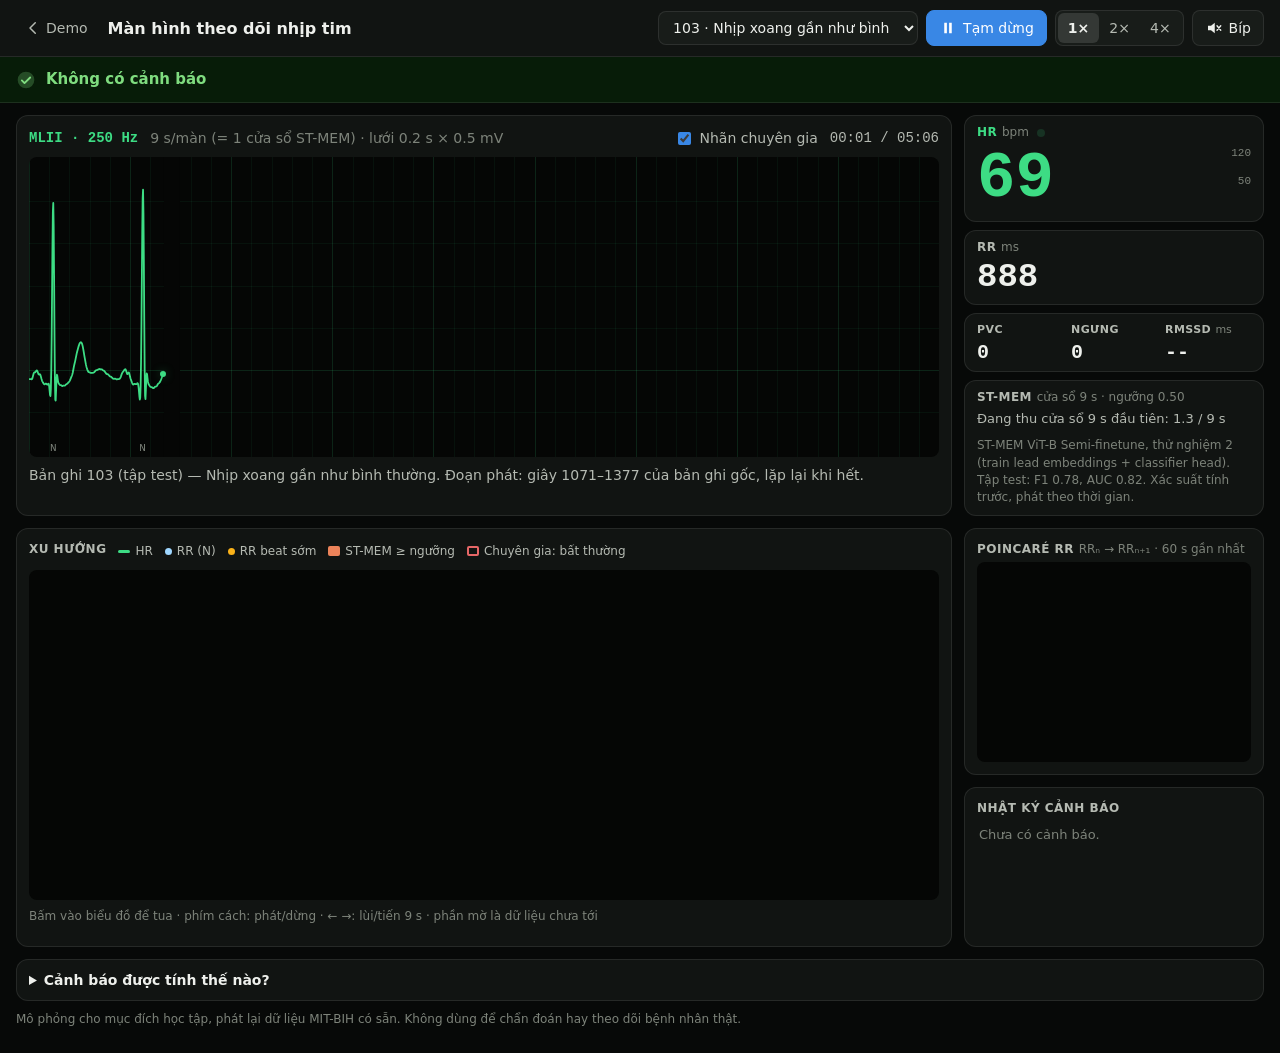
==== demo/monitor.html @ 0703ebbc "Add static web demo, ECG monitor page and ST-MEM semi-finetune re-run - demo/index.html: seven-secti" ====
<!doctype html>
<html lang="vi">
<head>
  <meta charset="utf-8">
  <meta name="viewport" content="width=device-width, initial-scale=1">
  <title>ECG Monitor</title>
  <meta name="description" content="Màn hình theo dõi nhịp tim mô phỏng: phát lại ECG MIT-BIH như thời gian thực, xu hướng HR/RR, cảnh báo theo luật nhịp và theo mô hình ST-MEM.">
  <link rel="stylesheet" href="monitor.css">
</head>
<body>
  <header class="m-top">
    <a class="m-back" href="index.html" aria-label="Về trang demo">
      <svg viewBox="0 0 24 24" width="18" height="18" aria-hidden="true"><path d="M15 5l-7 7 7 7" fill="none" stroke="currentColor" stroke-width="2" stroke-linecap="round" stroke-linejoin="round"/></svg>
      <span>Demo</span>
    </a>
    <h1 class="m-title">Màn hình theo dõi nhịp tim</h1>
    <div class="m-controls">
      <label class="m-field">
        <span class="sr-only">Bản ghi</span>
        <select id="m-record" aria-label="Chọn bản ghi"></select>
      </label>
      <button id="m-play" class="m-btn m-btn-primary" type="button" aria-label="Tạm dừng (phím cách)">
        <svg id="m-play-icon" viewBox="0 0 24 24" width="18" height="18" aria-hidden="true"></svg>
        <span id="m-play-text">Tạm dừng</span>
      </button>
      <div class="m-seg" id="m-speed" role="group" aria-label="Tốc độ phát"></div>
      <button id="m-beep" class="m-btn" type="button" aria-pressed="false" title="Tiếng bíp mỗi nhịp">
        <svg viewBox="0 0 24 24" width="18" height="18" aria-hidden="true"><path d="M4 9v6h4l5 4V5L8 9H4z" fill="currentColor"/><path id="m-beep-wave" d="M16 8.5a5 5 0 0 1 0 7M18.5 6a8.5 8.5 0 0 1 0 12" fill="none" stroke="currentColor" stroke-width="1.8" stroke-linecap="round"/><path id="m-beep-off" d="M16 9l5 6M21 9l-5 6" fill="none" stroke="currentColor" stroke-width="1.8" stroke-linecap="round"/></svg>
        <span>Bíp</span>
      </button>
    </div>
  </header>

  <div id="m-banner" class="m-banner is-ok" role="alert" aria-live="assertive">
    <span class="m-banner-icon" aria-hidden="true"></span>
    <span class="m-banner-text">Đang khởi động…</span>
    <span class="m-banner-more"></span>
  </div>

  <main class="m-main">
    <!-- Hàng 1: sóng ECG 9 s + số liệu -->
    <section class="m-screen" aria-label="Sóng ECG">
      <div class="m-screen-head">
        <span class="m-lead" id="m-lead">ECG</span>
        <span class="m-dim" id="m-scale">9 s/màn</span>
        <span class="m-spacer"></span>
        <label class="m-check"><input type="checkbox" id="m-show-ann" checked> Nhãn chuyên gia</label>
        <span class="m-clock" id="m-clock">00:00 / 00:00</span>
      </div>
      <div class="m-canvas-wrap"><canvas id="m-canvas" aria-label="Sóng ECG đang chạy, mỗi màn 9 giây"></canvas></div>
      <p class="m-record-desc" id="m-desc"></p>
    </section>

    <aside class="m-nums" aria-label="Số liệu hiện tại">
      <div class="m-num m-num-hr">
        <div class="m-num-label">HR <span class="m-dim">bpm</span><span class="m-beat" id="m-beat" aria-hidden="true"></span></div>
        <div id="m-hr" class="m-num-value">--</div>
        <div class="m-num-limits"><span>120</span><span>50</span></div>
      </div>
      <div class="m-num">
        <div class="m-num-label">RR <span class="m-dim">ms</span></div>
        <div id="m-rr" class="m-num-value m-num-sm">--</div>
      </div>
      <div class="m-num m-num-pair">
        <div><div class="m-num-label">PVC</div><div id="m-pvc" class="m-num-value m-num-xs">0</div></div>
        <div><div class="m-num-label">Ngưng</div><div id="m-pause" class="m-num-value m-num-xs">0</div></div>
        <div><div class="m-num-label">RMSSD <span class="m-dim">ms</span></div><div id="m-rmssd" class="m-num-value m-num-xs">--</div></div>
      </div>
      <div class="m-num m-model">
        <div class="m-num-label">ST-MEM <span class="m-dim" id="m-model-sub">cửa sổ 9 s</span></div>
        <div id="m-model-body"></div>
      </div>
    </aside>

    <!-- Hàng 2: xu hướng theo thời gian (chung trục) + nhật ký -->
    <section class="m-trends" aria-label="Xu hướng HR, RR và ST-MEM">
      <div class="m-screen-head">
        <span class="m-panel-label">Xu hướng</span>
        <span class="m-legend">
          <span><i class="lg lg-hr"></i>HR</span>
          <span><i class="lg lg-rr"></i>RR (N)</span>
          <span><i class="lg lg-pvc"></i>RR beat sớm</span>
          <span><i class="lg lg-p"></i>ST-MEM ≥ ngưỡng</span>
          <span><i class="lg lg-t"></i>Chuyên gia: bất thường</span>
        </span>
      </div>
      <div class="m-trend-wrap" id="m-trend-wrap" role="slider" tabindex="0" aria-label="Vị trí phát — bấm vào biểu đồ để tua" aria-valuemin="0">
        <canvas id="m-trend"></canvas>
      </div>
      <p class="m-dim m-hint">Bấm vào biểu đồ để tua · phím cách: phát/dừng · ← →: lùi/tiến 9 s · phần mờ là dữ liệu chưa tới</p>
    </section>

    <aside class="m-side2">
      <div class="m-panel">
        <div class="m-panel-label">Poincaré RR <span class="m-dim">RRₙ → RRₙ₊₁ · 60 s gần nhất</span></div>
        <div class="m-poin-wrap"><canvas id="m-poincare" aria-label="Biểu đồ Poincaré của khoảng RR"></canvas></div>
      </div>
      <div class="m-panel m-log-panel">
        <div class="m-panel-label">Nhật ký cảnh báo <span class="m-dim" id="m-log-count"></span></div>
        <ol id="m-log" class="m-log"></ol>
      </div>
    </aside>

    <section class="m-about">
      <details>
        <summary>Cảnh báo được tính thế nào?</summary>
        <div id="m-rules"></div>
      </details>
      <p class="m-disclaimer">Mô phỏng cho mục đích học tập, phát lại dữ liệu MIT-BIH có sẵn. Không dùng để chẩn đoán hay theo dõi bệnh nhân thật.</p>
    </section>
  </main>

  <script src="data/monitor_data.js"></script>
  <script src="monitor.js"></script>
</body>
</html>
---- demo/monitor.css ----
/* Màn hình theo dõi — luôn tông tối kiểu monitor đầu giường */
:root {
  color-scheme: dark;
  --page: #070908;
  --panel: #111412;
  --panel-2: #181c19;
  --line: rgba(255, 255, 255, 0.09);
  --ink: #eef0ec;
  --ink-2: #b5bab2;
  --muted: #7d837a;
  --trace: #3ddc84;          /* sóng ECG */
  --trace-glow: rgba(61, 220, 132, 0.35);
  --grid-minor: rgba(61, 220, 132, 0.06);
  --grid-major: rgba(61, 220, 132, 0.14);
  --hr: #3ddc84;
  --accent: #3987e5;

  --good: #0ca30c;
  --warning: #fab219;
  --serious: #ec835a;
  --critical: #e66767;

  --radius: 12px;
  --font: system-ui, -apple-system, "Segoe UI", Roboto, "Helvetica Neue", Arial, sans-serif;
  --mono: ui-monospace, "Cascadia Code", "Segoe UI Mono", Consolas, monospace;
}

* { box-sizing: border-box; }
html, body { margin: 0; }
body {
  background: var(--page);
  color: var(--ink);
  font: 14px/1.45 var(--font);
  min-height: 100vh;
}
.sr-only { position: absolute; width: 1px; height: 1px; overflow: hidden; clip: rect(0 0 0 0); white-space: nowrap; }
.m-dim { color: var(--muted); font-weight: 400; }
.m-spacer { flex: 1; }

/* ---- Thanh trên ---- */
.m-top {
  display: flex; align-items: center; gap: 12px; flex-wrap: wrap;
  padding: 10px 16px; border-bottom: 1px solid var(--line); background: var(--panel);
}
.m-back {
  display: inline-flex; align-items: center; gap: 4px; color: var(--ink-2); text-decoration: none;
  padding: 6px 8px; border-radius: 8px;
}
.m-back:hover { background: var(--panel-2); color: var(--ink); }
.m-title { font-size: 16px; font-weight: 600; margin: 0; flex: 1; min-width: 180px; }
.m-controls { display: flex; align-items: center; gap: 8px; flex-wrap: wrap; }
.m-field select {
  background: var(--panel-2); color: var(--ink); border: 1px solid var(--line); border-radius: 8px;
  padding: 7px 10px; font: inherit; max-width: 260px;
}
.m-btn {
  display: inline-flex; align-items: center; gap: 6px; font: inherit; color: var(--ink);
  background: var(--panel-2); border: 1px solid var(--line); border-radius: 8px; padding: 7px 12px; cursor: pointer;
}
.m-btn:hover { border-color: rgba(255, 255, 255, 0.25); }
.m-btn:focus-visible, .m-seg button:focus-visible, .m-timeline:focus-visible, select:focus-visible {
  outline: 2px solid var(--accent); outline-offset: 2px;
}
.m-btn-primary { background: var(--accent); border-color: var(--accent); color: #fff; min-width: 116px; justify-content: center; }
.m-btn[aria-pressed="true"] { border-color: var(--trace); color: var(--trace); }
.m-btn[aria-pressed="true"] #m-beep-off { display: none; }
.m-btn[aria-pressed="false"] #m-beep-wave { display: none; }
.m-seg { display: inline-flex; background: var(--panel-2); border: 1px solid var(--line); border-radius: 8px; padding: 2px; }
.m-seg button {
  font: inherit; color: var(--ink-2); background: none; border: 0; border-radius: 6px; padding: 5px 10px; cursor: pointer;
}
.m-seg button[aria-pressed="true"] { background: rgba(255, 255, 255, 0.12); color: var(--ink); font-weight: 600; }

/* ---- Băng cảnh báo ---- */
.m-banner {
  display: flex; align-items: center; gap: 10px; padding: 10px 16px; font-weight: 600; font-size: 15px;
  border-bottom: 1px solid var(--line); min-height: 46px; transition: background-color .2s;
}
.m-banner-icon { width: 20px; height: 20px; flex: none; display: inline-grid; place-items: center; }
.m-banner-icon svg { width: 20px; height: 20px; }
.m-banner-more { margin-left: auto; font-weight: 400; color: inherit; opacity: .85; font-size: 13px; }
.m-banner.is-ok { background: rgba(12, 163, 12, 0.12); color: #7fdc7f; }
.m-banner.is-warning { background: rgba(250, 178, 25, 0.16); color: #ffd37a; }
.m-banner.is-serious { background: rgba(236, 131, 90, 0.20); color: #ffb899; }
.m-banner.is-critical { background: rgba(230, 103, 103, 0.28); color: #ffd0d0; animation: m-blink 1s steps(2, start) infinite; }
.m-banner.is-idle { background: var(--panel); color: var(--ink-2); }
@keyframes m-blink { 50% { background: rgba(230, 103, 103, 0.12); } }
@media (prefers-reduced-motion: reduce) { .m-banner.is-critical { animation: none; } }

/* ---- Bố cục ---- */
.m-main {
  display: grid; gap: 12px; padding: 12px 16px 24px;
  grid-template-columns: minmax(0, 1fr) 300px;
  grid-template-areas: "screen nums" "trends side2" "about about";
  max-width: 1440px; margin: 0 auto;
}
.m-screen { grid-area: screen; }
.m-nums { grid-area: nums; display: flex; flex-direction: column; gap: 8px; min-width: 0; }
.m-trends { grid-area: trends; }
.m-side2 { grid-area: side2; display: flex; flex-direction: column; gap: 12px; min-width: 0; }
.m-about { grid-area: about; }

.m-screen, .m-panel, .m-trends, .m-num {
  background: var(--panel); border: 1px solid var(--line); border-radius: var(--radius); padding: 12px;
}
.m-screen-head { display: flex; align-items: center; gap: 12px; flex-wrap: wrap; margin-bottom: 8px; }
.m-lead { font-weight: 600; color: var(--trace); font-family: var(--mono); }
.m-clock { font-family: var(--mono); color: var(--ink-2); font-variant-numeric: tabular-nums; }
.m-check { display: inline-flex; align-items: center; gap: 6px; color: var(--ink-2); cursor: pointer; }
.m-check input { accent-color: var(--accent); }
.m-canvas-wrap { position: relative; height: 300px; border-radius: 8px; overflow: hidden; background: #050605; }
.m-canvas-wrap canvas, .m-trend-wrap canvas, .m-poin-wrap canvas { display: block; width: 100%; height: 100%; }
.m-record-desc { margin: 8px 0 0; color: var(--ink-2); }

.m-panel-label, .m-num-label { font-size: 12px; font-weight: 600; letter-spacing: .04em; text-transform: uppercase; color: var(--ink-2); margin-bottom: 4px; }
.m-panel-label .m-dim, .m-num-label .m-dim { text-transform: none; letter-spacing: 0; }

/* Ô số liệu kiểu monitor */
.m-num { padding: 8px 12px; }
.m-num-hr { position: relative; }
.m-num-hr .m-num-label { color: var(--hr); }
.m-num-value {
  font-family: var(--mono); font-size: 64px; line-height: 1.05; font-weight: 600; color: var(--hr);
  font-variant-numeric: tabular-nums;
}
.m-num-value.is-alarm { color: var(--critical); }
.m-num-sm { font-size: 34px; color: var(--ink); }
.m-num-xs { font-size: 20px; color: var(--ink); }
.m-num-limits { position: absolute; right: 12px; top: 30px; display: flex; flex-direction: column; gap: 12px; font-family: var(--mono); font-size: 11px; color: var(--muted); text-align: right; }
.m-num-pair { display: grid; grid-template-columns: repeat(3, 1fr); gap: 8px; }
.m-num-pair .m-num-label { font-size: 11px; }
.m-beat { display: inline-block; width: 8px; height: 8px; border-radius: 50%; margin-left: 8px; background: var(--hr); opacity: .15; vertical-align: middle; transition: opacity .15s; }
.m-beat.is-on { opacity: 1; transition: none; }
.m-beat.is-pvc { background: var(--warning); }

/* ST-MEM */
.m-verdict { display: flex; align-items: baseline; gap: 8px; font-size: 18px; font-weight: 600; margin: 2px 0 6px; }
.m-verdict small { font-size: 13px; font-weight: 400; color: var(--ink-2); }
.m-verdict.is-abn { color: var(--serious); }
.m-verdict.is-norm { color: #7fdc7f; }
.m-pbar { position: relative; height: 8px; border-radius: 4px; background: var(--panel-2); }
.m-pbar-fill { position: absolute; inset: 0 auto 0 0; border-radius: 4px; background: var(--muted); }
.m-pbar-fill.is-abn { background: var(--serious); }
.m-pbar-thr { position: absolute; top: -4px; bottom: -4px; width: 2px; background: var(--ink); }
.m-pbar-scale { display: flex; justify-content: space-between; font-size: 11px; color: var(--muted); margin-top: 4px; font-family: var(--mono); }
.m-truth { margin: 8px 0 0; font-size: 13px; color: var(--ink-2); }
.m-truth b { color: var(--ink); font-weight: 600; }
.m-agree { display: inline-flex; align-items: center; gap: 4px; font-size: 12px; padding: 1px 8px; border-radius: 999px; margin-left: 4px; }
.m-agree.is-yes { background: rgba(12, 163, 12, 0.18); color: #7fdc7f; }
.m-agree.is-no { background: rgba(230, 103, 103, 0.18); color: #ffb4b4; }
.m-progress { font-size: 13px; color: var(--ink-2); margin: 4px 0; }
.m-model-meta { font-size: 12px; color: var(--muted); margin: 8px 0 0; }

/* Xu hướng */
.m-trend-wrap { position: relative; height: 330px; cursor: crosshair; border-radius: 8px; background: #050605; }
.m-trend-wrap:focus-visible { outline: 2px solid var(--accent); outline-offset: 2px; }
.m-poin-wrap { position: relative; height: 200px; border-radius: 8px; background: #050605; }
.m-legend { display: flex; gap: 12px; flex-wrap: wrap; font-size: 12px; color: var(--ink-2); }
.m-legend span { display: inline-flex; align-items: center; gap: 5px; }
.lg { display: inline-block; width: 12px; height: 10px; border-radius: 2px; }
.lg-hr { height: 3px; background: var(--hr); }
.lg-rr { width: 7px; height: 7px; border-radius: 50%; background: #9fd7ff; }
.lg-pvc { width: 7px; height: 7px; border-radius: 50%; background: var(--warning); }
.lg-p { background: var(--serious); }
.lg-t { background: transparent; border: 2px solid var(--critical); }
.m-hint { font-size: 12px; margin: 8px 0 0; }

/* Nhật ký */
.m-log-panel { flex: 1; min-height: 160px; display: flex; flex-direction: column; }
.m-log { list-style: none; margin: 0; padding: 0; overflow-y: auto; max-height: 230px; flex: 1; }
.m-log li {
  display: grid; grid-template-columns: 44px 10px 1fr auto; align-items: center; gap: 8px;
  padding: 5px 2px; border-bottom: 1px solid var(--line); font-size: 13px;
}
.m-log li:last-child { border-bottom: 0; }
.m-log time { font-family: var(--mono); color: var(--muted); font-variant-numeric: tabular-nums; }
.m-log .dot { width: 8px; height: 8px; border-radius: 50%; }
.m-log .n { font-family: var(--mono); color: var(--ink-2); font-size: 12px; }
.m-log .is-end { color: var(--muted); }
.m-log li.m-log-empty { display: block; color: var(--muted); border: 0; }
.sev-warning { background: var(--warning); }
.sev-serious { background: var(--serious); }
.sev-critical { background: var(--critical); }
.sev-ok { background: var(--good); }

/* Giới thiệu luật */
.m-about details { background: var(--panel); border: 1px solid var(--line); border-radius: var(--radius); padding: 10px 12px; }
.m-about summary { cursor: pointer; font-weight: 600; }
.m-rules { list-style: none; padding: 0; margin: 10px 0 0; display: grid; gap: 8px; grid-template-columns: repeat(auto-fit, minmax(260px, 1fr)); }
.m-rules li { background: var(--panel-2); border-radius: 8px; padding: 8px 10px; font-size: 13px; color: var(--ink-2); }
.m-rules li b { display: flex; align-items: center; gap: 6px; color: var(--ink); margin-bottom: 2px; }
.m-rules .dot { width: 8px; height: 8px; border-radius: 50%; display: inline-block; }
.m-disclaimer { color: var(--muted); font-size: 12px; margin: 10px 0 0; }

/* ---- Màn hình hẹp ---- */
@media (max-width: 960px) {
  .m-main { grid-template-columns: minmax(0, 1fr); grid-template-areas: "screen" "nums" "trends" "side2" "about"; }
  .m-nums { display: grid; grid-template-columns: 1fr 1fr; }
  .m-num-pair, .m-model { grid-column: 1 / -1; }
}
@media (max-width: 600px) {
  .m-top { padding: 8px 16px; }
  .m-title { font-size: 15px; min-width: 0; }
  .m-controls { width: 100%; }
  .m-field { flex: 1 1 100%; }
  .m-field select { width: 100%; max-width: none; }
  .m-canvas-wrap { height: 220px; }
  .m-trend-wrap { height: 300px; }
  .m-num-value { font-size: 48px; }
  .m-num-sm { font-size: 28px; }
  .m-num-xs { font-size: 18px; }
  .m-banner { font-size: 14px; }
}
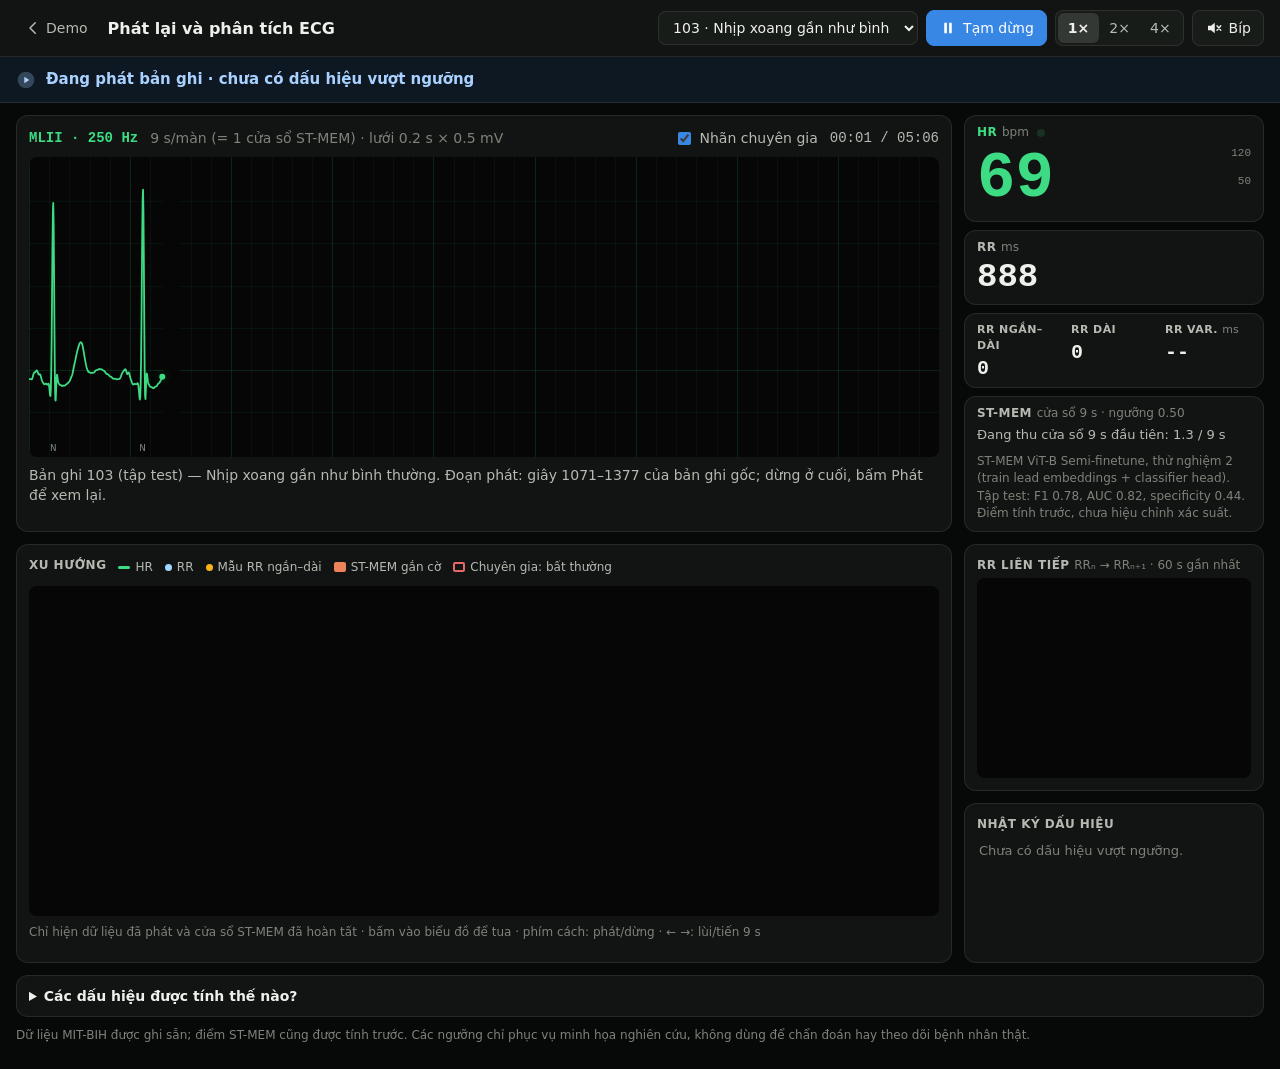
==== commit c171698c: "add report, xml" ====
--- a/demo/monitor.html
+++ b/demo/monitor.html
@@ -3,8 +3,8 @@
 <head>
   <meta charset="utf-8">
   <meta name="viewport" content="width=device-width, initial-scale=1">
-  <title>ECG Monitor</title>
-  <meta name="description" content="Màn hình theo dõi nhịp tim mô phỏng: phát lại ECG MIT-BIH như thời gian thực, xu hướng HR/RR, cảnh báo theo luật nhịp và theo mô hình ST-MEM.">
+  <title>Phát lại và phân tích ECG</title>
+  <meta name="description" content="Phát lại bản ghi MIT-BIH để xem sóng ECG, HR/RR, các dấu hiệu theo quy tắc và điểm ST-MEM đã tính trước.">
   <link rel="stylesheet" href="monitor.css">
 </head>
 <body>
@@ -13,7 +13,7 @@
       <svg viewBox="0 0 24 24" width="18" height="18" aria-hidden="true"><path d="M15 5l-7 7 7 7" fill="none" stroke="currentColor" stroke-width="2" stroke-linecap="round" stroke-linejoin="round"/></svg>
       <span>Demo</span>
     </a>
-    <h1 class="m-title">Màn hình theo dõi nhịp tim</h1>
+    <h1 class="m-title">Phát lại và phân tích ECG</h1>
     <div class="m-controls">
       <label class="m-field">
         <span class="sr-only">Bản ghi</span>
@@ -55,16 +55,16 @@
       <div class="m-num m-num-hr">
         <div class="m-num-label">HR <span class="m-dim">bpm</span><span class="m-beat" id="m-beat" aria-hidden="true"></span></div>
         <div id="m-hr" class="m-num-value">--</div>
-        <div class="m-num-limits"><span>120</span><span>50</span></div>
+        <div class="m-num-limits" title="Ngưỡng minh họa từ notebook, không phải giới hạn lâm sàng"><span>120</span><span>50</span></div>
       </div>
       <div class="m-num">
         <div class="m-num-label">RR <span class="m-dim">ms</span></div>
         <div id="m-rr" class="m-num-value m-num-sm">--</div>
       </div>
       <div class="m-num m-num-pair">
-        <div><div class="m-num-label">PVC</div><div id="m-pvc" class="m-num-value m-num-xs">0</div></div>
-        <div><div class="m-num-label">Ngưng</div><div id="m-pause" class="m-num-value m-num-xs">0</div></div>
-        <div><div class="m-num-label">RMSSD <span class="m-dim">ms</span></div><div id="m-rmssd" class="m-num-value m-num-xs">--</div></div>
+        <div><div class="m-num-label" title="Mẫu RR ngắn rồi dài; không xác nhận PVC">RR ngắn–dài</div><div id="m-pvc" class="m-num-value m-num-xs">0</div></div>
+        <div><div class="m-num-label" title="Khoảng RR dài, được ghi nhận khi nhịp tiếp theo xuất hiện">RR dài</div><div id="m-pause" class="m-num-value m-num-xs">0</div></div>
+        <div><div class="m-num-label" title="RMSSD tính trên 20 khoảng RR, gồm cả nhịp ngoại tâm thu; không phải HRV lâm sàng">RR var. <span class="m-dim">ms</span></div><div id="m-rmssd" class="m-num-value m-num-xs">--</div></div>
       </div>
       <div class="m-num m-model">
         <div class="m-num-label">ST-MEM <span class="m-dim" id="m-model-sub">cửa sổ 9 s</span></div>
@@ -78,35 +78,35 @@
         <span class="m-panel-label">Xu hướng</span>
         <span class="m-legend">
           <span><i class="lg lg-hr"></i>HR</span>
-          <span><i class="lg lg-rr"></i>RR (N)</span>
-          <span><i class="lg lg-pvc"></i>RR beat sớm</span>
-          <span><i class="lg lg-p"></i>ST-MEM ≥ ngưỡng</span>
+          <span><i class="lg lg-rr"></i>RR</span>
+          <span><i class="lg lg-pvc"></i>Mẫu RR ngắn–dài</span>
+          <span><i class="lg lg-p"></i>ST-MEM gắn cờ</span>
           <span><i class="lg lg-t"></i>Chuyên gia: bất thường</span>
         </span>
       </div>
       <div class="m-trend-wrap" id="m-trend-wrap" role="slider" tabindex="0" aria-label="Vị trí phát — bấm vào biểu đồ để tua" aria-valuemin="0">
         <canvas id="m-trend"></canvas>
       </div>
-      <p class="m-dim m-hint">Bấm vào biểu đồ để tua · phím cách: phát/dừng · ← →: lùi/tiến 9 s · phần mờ là dữ liệu chưa tới</p>
+      <p class="m-dim m-hint">Chỉ hiện dữ liệu đã phát và cửa sổ ST-MEM đã hoàn tất · bấm vào biểu đồ để tua · phím cách: phát/dừng · ← →: lùi/tiến 9 s</p>
     </section>
 
     <aside class="m-side2">
       <div class="m-panel">
-        <div class="m-panel-label">Poincaré RR <span class="m-dim">RRₙ → RRₙ₊₁ · 60 s gần nhất</span></div>
+        <div class="m-panel-label">RR liên tiếp <span class="m-dim">RRₙ → RRₙ₊₁ · 60 s gần nhất</span></div>
         <div class="m-poin-wrap"><canvas id="m-poincare" aria-label="Biểu đồ Poincaré của khoảng RR"></canvas></div>
       </div>
       <div class="m-panel m-log-panel">
-        <div class="m-panel-label">Nhật ký cảnh báo <span class="m-dim" id="m-log-count"></span></div>
+        <div class="m-panel-label">Nhật ký dấu hiệu <span class="m-dim" id="m-log-count"></span></div>
         <ol id="m-log" class="m-log"></ol>
       </div>
     </aside>
 
     <section class="m-about">
       <details>
-        <summary>Cảnh báo được tính thế nào?</summary>
+        <summary>Các dấu hiệu được tính thế nào?</summary>
         <div id="m-rules"></div>
       </details>
-      <p class="m-disclaimer">Mô phỏng cho mục đích học tập, phát lại dữ liệu MIT-BIH có sẵn. Không dùng để chẩn đoán hay theo dõi bệnh nhân thật.</p>
+      <p class="m-disclaimer">Dữ liệu MIT-BIH được ghi sẵn; điểm ST-MEM cũng được tính trước. Các ngưỡng chỉ phục vụ minh họa nghiên cứu, không dùng để chẩn đoán hay theo dõi bệnh nhân thật.</p>
     </section>
   </main>
 
--- a/demo/monitor.css
+++ b/demo/monitor.css
@@ -79,7 +79,7 @@
 .m-banner-icon { width: 20px; height: 20px; flex: none; display: inline-grid; place-items: center; }
 .m-banner-icon svg { width: 20px; height: 20px; }
 .m-banner-more { margin-left: auto; font-weight: 400; color: inherit; opacity: .85; font-size: 13px; }
-.m-banner.is-ok { background: rgba(12, 163, 12, 0.12); color: #7fdc7f; }
+.m-banner.is-ok { background: rgba(57, 135, 229, 0.12); color: #a9d1ff; }
 .m-banner.is-warning { background: rgba(250, 178, 25, 0.16); color: #ffd37a; }
 .m-banner.is-serious { background: rgba(236, 131, 90, 0.20); color: #ffb899; }
 .m-banner.is-critical { background: rgba(230, 103, 103, 0.28); color: #ffd0d0; animation: m-blink 1s steps(2, start) infinite; }
